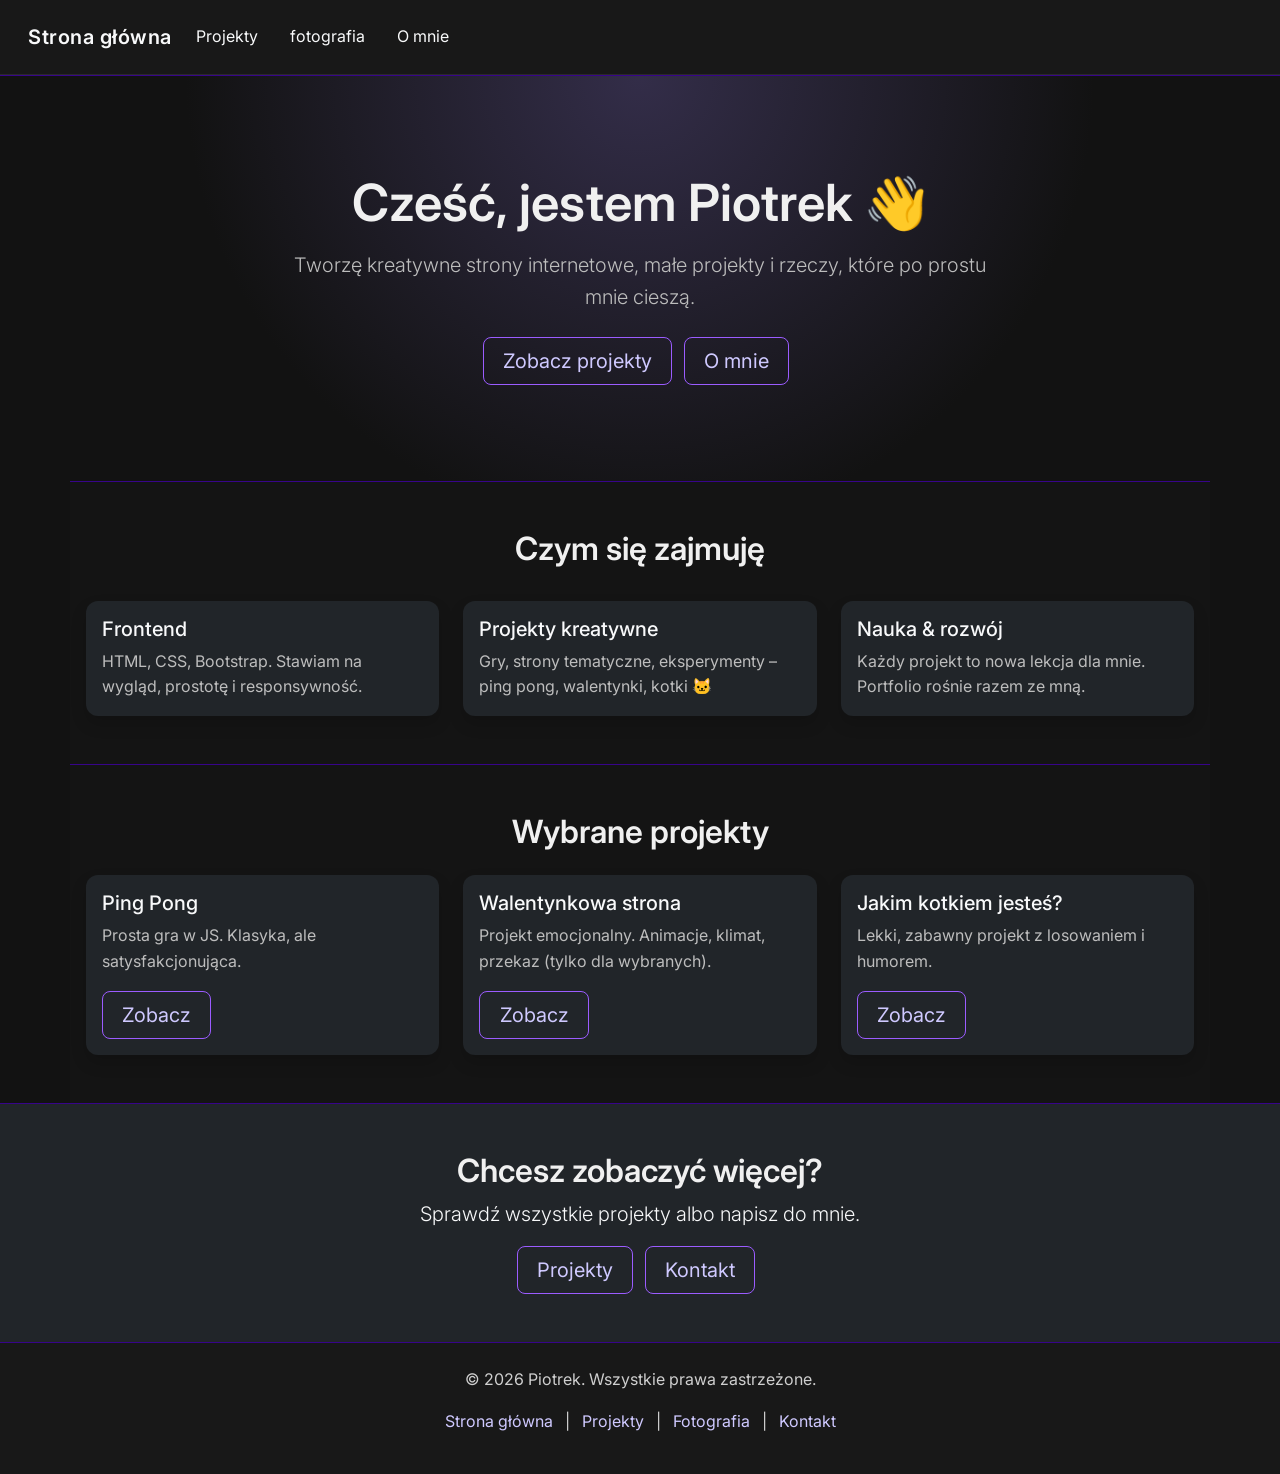
==== index.html @ 80454e41 "Add files via upload" ====
<!doctype html>
<html lang="en">
	<head>
		<meta charset="utf-8" />
		<meta name="viewport" content="width=device-width, initial-scale=1" />
		<title>Bootstrap demo</title>
		<link
			href="https://cdn.jsdelivr.net/npm/bootstrap@5.2.1/dist/css/bootstrap.min.css"
			rel="stylesheet"
		/>

		<link rel="preconnect" href="https://fonts.googleapis.com" />
		<link rel="preconnect" href="https://fonts.gstatic.com" crossorigin />
		<link
			href="https://fonts.googleapis.com/css2?family=Inter:wght@300;400;500;600&display=swap"
			rel="stylesheet"
		/>

		<link rel="stylesheet" href="style.css" />
	</head>
	<body>
		<!-- Nagłówek -->
		<nav class="navbar navbar-expand-lg navbar-dark bg-dark p-3">
			<div class="container-fluid">
				<a class="navbar-brand text-light" href="index.html">Strona główna</a>
				<button
					class="navbar-toggler"
					type="button"
					data-bs-toggle="collapse"
					data-bs-target="#navbarNavAltMarkup"
					aria-controls="navbarNavAltMarkup"
					aria-expanded="false"
					aria-label="Toggle navigation"
				>
					<span class="navbar-toggler-icon"></span>
				</button>
				<div class="collapse navbar-collapse" id="navbarNavAltMarkup">
					<div class="navbar-nav">
						<a class="nav-link text-light" href="projekty.html">Projekty</a>
						<a class="nav-link text-light" href="fotografia.html">fotografia</a>
						<a class="nav-link text-light" href="kontakt.html">O mnie</a>
					</div>
				</div>
			</div>
		</nav>
		<!-- Nagłówek -->
		<!-- HERO -->
		<section
			class="section section-dark section-border hero text-center container-fluid py-5 text-center bg-dark text-light"
		>
			<div class="fade-in container py-5">
				<h1 class="display-4 fw-semibold">Cześć, jestem Piotrek 👋</h1>
				<p class="lead mt-3">
					Tworzę kreatywne strony internetowe, małe projekty i rzeczy, które po
					prostu mnie cieszą.
				</p>
				<div class="fade-in mt-4">
					<a
						href="projekty.html"
						class="btn btn-outline-purple btn btn-outline-light btn-lg me-2"
					>
						Zobacz projekty
					</a>
					<a
						href="kontakt.html"
						class="btn btn-outline-purple btn btn-outline-light btn-lg me-2"
					>
						O mnie
					</a>
				</div>
			</div>
		</section>

		<!-- CO ROBIĘ -->
		<section class="section section-dark section-border container py-5">
			<div class="row fade-in text-center mb-4">
				<h2 class="fw-semibold">Czym się zajmuję</h2>
			</div>

			<div class="fade-in row g-4">
				<div class="col-md-4">
					<div class="card h-100 bg-dark text-light border-0 shadow">
						<div class="card-body">
							<h5 class="card-title">Frontend</h5>
							<p class="card-text">
								HTML, CSS, Bootstrap. Stawiam na wygląd, prostotę i responsywność.
							</p>
						</div>
					</div>
				</div>

				<div class="col-md-4">
					<div class="card h-100 bg-dark text-light border-0 shadow">
						<div class="card-body">
							<h5 class="card-title">Projekty kreatywne</h5>
							<p class="card-text">
								Gry, strony tematyczne, eksperymenty – ping pong, walentynki,
								kotki 🐱
							</p>
						</div>
					</div>
				</div>

				<div class="col-md-4">
					<div class="card h-100 bg-dark text-light border-0 shadow">
						<div class="card-body">
							<h5 class="card-title">Nauka & rozwój</h5>
							<p class="card-text">
								Każdy projekt to nowa lekcja dla mnie. Portfolio rośnie razem ze mną.
							</p>
						</div>
					</div>
				</div>
			</div>
		</section>

		<!-- PROJEKTY -->
		<section class="section section-dark section-border container py-5">
			<h2 class="fade-in text-center fw-semibold mb-4">Wybrane projekty</h2>

			<div class="fade-in row g-4">
				<div class="col-md-4">
					<div class="card h-100 bg-dark text-light border-0 shadow">
						<div class="card-body">
							<h5 class="card-title">Ping Pong</h5>
							<p class="card-text">
								Prosta gra w JS. Klasyka, ale satysfakcjonująca.
							</p>
							<a
								href="pong.html"
								class="btn btn-outline-purple btn btn-outline-light btn-lg me-2"
							>
								Zobacz
							</a>
						</div>
					</div>
				</div>

				<div class="col-md-4">
					<div class="card h-100 bg-dark text-light border-0 shadow">
						<div class="card-body">
							<h5 class="card-title">Walentynkowa strona</h5>
							<p class="card-text">
								Projekt emocjonalny. Animacje, klimat, przekaz (tylko dla wybranych).
							</p>
							<a
								href="#"
								class="btn btn-outline-purple btn btn-outline-light btn-lg me-2"
							>
								Zobacz
							</a>
						</div>
					</div>
				</div>

				<div class="col-md-4">
					<div class="card h-100 bg-dark text-light border-0 shadow">
						<div class="card-body">
							<h5 class="card-title">Jakim kotkiem jesteś?</h5>
							<p class="card-text">
								Lekki, zabawny projekt z losowaniem i humorem.
							</p>
							<a
								href="kotkilosowanie.html"
								class="btn btn-outline-purple btn btn-outline-light btn-lg me-2"
							>
								Zobacz
							</a>
						</div>
					</div>
				</div>
			</div>
		</section>

		<!-- CTA -->
		<section
			class="section section-dark section-border container-fluid py-5 bg-dark text-light text-center"
		>
			<h2 class="fw-semibold">Chcesz zobaczyć więcej?</h2>
			<p class="lead mt-2">Sprawdź wszystkie projekty albo napisz do mnie.</p>
			<div class="mt-3">
				<a
					href="projekty.html"
					class="btn btn-outline-purple btn btn-outline-light btn-lg me-2"
				>
					Projekty
				</a>
				<a
					href="kontakt.html"
					class="btn btn-outline-purple btn btn-outline-light btn-lg me-2"
				>
					Kontakt
				</a>
			</div>
		</section>
		<!-- FOOTER -->
		<footer>
			<p>© 2026 Piotrek. Wszystkie prawa zastrzeżone.</p>
			<p>
				<a href="index.html">Strona główna</a> |
				<a href="projekty.html">Projekty</a> |
				<a href="fotografia.html">Fotografia</a> |
				<a href="kontakt.html">Kontakt</a>
			</p>
		</footer>

		<script
			src="https://cdn.jsdelivr.net/npm/bootstrap@5.2.1/dist/js/bootstrap.bundle.min.js"
			integrity="sha384-u1OknCvxWvY5kfmNBILK2hRnQC3Pr17a+RTT6rIHI7NnikvbZlHgTPOOmMi466C8"
			crossorigin="anonymous"
		></script>
	</body>
</html>
---- style.css ----
/* ===== RESET / BAZA ===== */
* {
  box-sizing: border-box;
}

body {
  display: flex;
  flex-direction: column;
  min-height: 100vh; /* pełna wysokość ekranu */
  margin: 0;
  font-family: 'Inter', sans-serif;
  background-color: #121212; /* bardzo ciemna szarość */
  color: #e0e0e0; /* jasny szary zamiast białego */
  line-height: 1.6;
}

/* ===== NAVBAR ===== */
.navbar {
  background-color: #181818 !important;
  border-bottom: 1px solid #2a2a2a;
}

.navbar-brand {
  font-weight: 600;
  letter-spacing: 0.5px;
}

.navbar-nav .nav-link {
  color: #cfcfcf;
  margin-right: 1rem;
  transition: color 0.2s ease;
}

.navbar-nav .nav-link:hover {
  color: #9b5cff; /* subtelny fiolet */
}

/* ===== KARTY ===== */
.card {
  background-color: #1c1c1c;
  border: 1px solid #2a2a2a;
  border-radius: 12px;
  color: #e0e0e0;
  transition: transform 0.2s ease, box-shadow 0.2s ease;
}

.card:hover {
  transform: translateY(-4px);
  box-shadow: 0 10px 30px rgba(155, 92, 255, 0.15);
}

.card-title {
  font-weight: 500;
}

.card-text {
  color: #bdbdbd;
}

/* ===== PRZYCISKI ===== */
.btn-primary {
  background-color: #9b5cff;
  border: none;
  border-radius: 8px;
  padding: 0.5rem 1.2rem;
  font-weight: 500;
  transition: background-color 0.2s ease, transform 0.1s ease;
}

.btn-primary:hover {
  background-color: #b084ff;
  transform: translateY(-1px);
}

/* ===== LINKI ===== */
a {
  text-decoration: none;
}

a:hover {
  text-decoration: none;
}

/* ===== SEKCJE ===== */
.section {
  padding: 4rem 1rem;
}

/* ===== TEKST ===== */
h1, h2, h3, h4, h5 {
  font-weight: 600;
  color: #f0f0f0;
}

p {
  max-width: 700px;
}

/* ===== FOTOGRAFIA (na przyszłość) ===== */
.photo-grid img {
  border-radius: 12px;
  transition: transform 0.2s ease, box-shadow 0.2s ease;
}

.photo-grid img:hover {
  transform: scale(1.03);
  box-shadow: 0 10px 30px rgba(0, 0, 0, 0.6);
}

.back-button {
  position: fixed;
  top: 20px;
  left: 20px;
  z-index: 1000;
}

.back-button button {
  background: transparent;
  border: 1px solid #7c5cff;
  color: #cfc9ff;
  padding: 8px 14px;
  border-radius: 8px;
  font-family: 'Inter', sans-serif;
  transition: all 0.2s ease;
}

.back-button button:hover {
  background: #7c5cff;
  color: #111;
}

/* ===== HERO ===== */
.hero {
  background: radial-gradient(
    circle at top,
    rgba(155, 92, 255, 0.15),
    #121212 60%
  );
  padding: 6rem 1rem;
}

.hero h1 {
  font-size: clamp(2.2rem, 5vw, 3.2rem);
}

.hero p {
  color: #bdbdbd;
}

/* ===== SEKCJE – DELIKATNY PODZIAŁ ===== */
.section-dark {
  background-color: #141414;
}

.section-border {
  border-top: 1px solid #37048a;
}

/* ===== BUTTON OUTLINE FIOLET ===== */
.btn-outline-purple {
  border: 1px solid #9b5cff;
  color: #cfc9ff;
  border-radius: 8px;
  padding: 0.5rem 1.2rem;
  transition: all 0.2s ease;
}

.btn-outline-purple:hover {
  background-color: #9b5cff;
  color: #111;
}

/* ===== AKCENTY TEKSTOWE ===== */
.text-purple {
  color: #9b5cff;
}

.muted {
  color: #9a9a9a;
}

/* ===== FADE-IN ===== */
.fade-in {
  animation: fadeIn 0.8s ease forwards;
}

@keyframes fadeIn {
  from {
    opacity: 0;
    transform: translateY(10px);
  }
  to {
    opacity: 1;
    transform: translateY(0);
  }
}
/* ===== LINKI PORTFOLIO ===== */
.project-link {
  color: #cfc9ff;
  font-weight: 500;
  position: relative;
}

.project-link::after {
  content: "";
  position: absolute;
  left: 0;
  bottom: -2px;
  width: 0;
  height: 1px;
  background: #9b5cff;
  transition: width 0.2s ease;
}

.project-link:hover::after {
  width: 100%;
}

/* ===== KARTY – PREMIUM FEEL ===== */
.card {
  position: relative;
  overflow: hidden;
}

.card::after {
  pointer-events: none;
  content: "";
  position: absolute;
  inset: 0;
  background: linear-gradient(
    120deg,
    transparent,
    rgba(155, 92, 255, 0.08),
    transparent
  );
  opacity: 0;
  transition: opacity 0.3s ease;
}

.card:hover::after {
  opacity: 1;
}

p {
  max-width: 700px;
  margin-left: auto;
  margin-right: auto;
}
.photo-grid img {
  border-radius: 12px;
  transition: transform 0.2s ease, box-shadow 0.2s ease;
  cursor: pointer;
}
.photo-grid img:hover {
  box-shadow: 0 10px 30px rgba(155, 92, 255, 0.25);
}
.modal-content {
  background-color: #121212;
}
.btn {
  position: relative;
  z-index: 2;
}
/* wszystkie miniatury tej samej wielkości */
.thumb {
  width: 100%;           /* zajmuje cały kontener kolumny */
  height: 300px;         /* wysokość miniatury */
  object-fit: cover;     /* przycina zdjęcie proporcjonalnie, żeby wypełnić box */
  border-radius: 12px;
  cursor: pointer;
  transition: transform 0.2s ease, box-shadow 0.2s ease;
}

.thumb:hover {
  transform: scale(1.03);
  box-shadow: 0 10px 30px rgba(155, 92, 255, 0.25);
}
/* FOOTER */
    footer {
      text-align: center;
      margin-top: auto;
      background-color: #181818;
      border-top: 1px solid #37048a;
      padding: 1.5rem 0;
      color: #cfcfcf;
      width: 100%;
    }

    footer a {
      color: #cfc9ff;
      margin: 0 0.5rem;
      text-decoration: none;
    }
    footer a:hover { text-decoration: underline; }
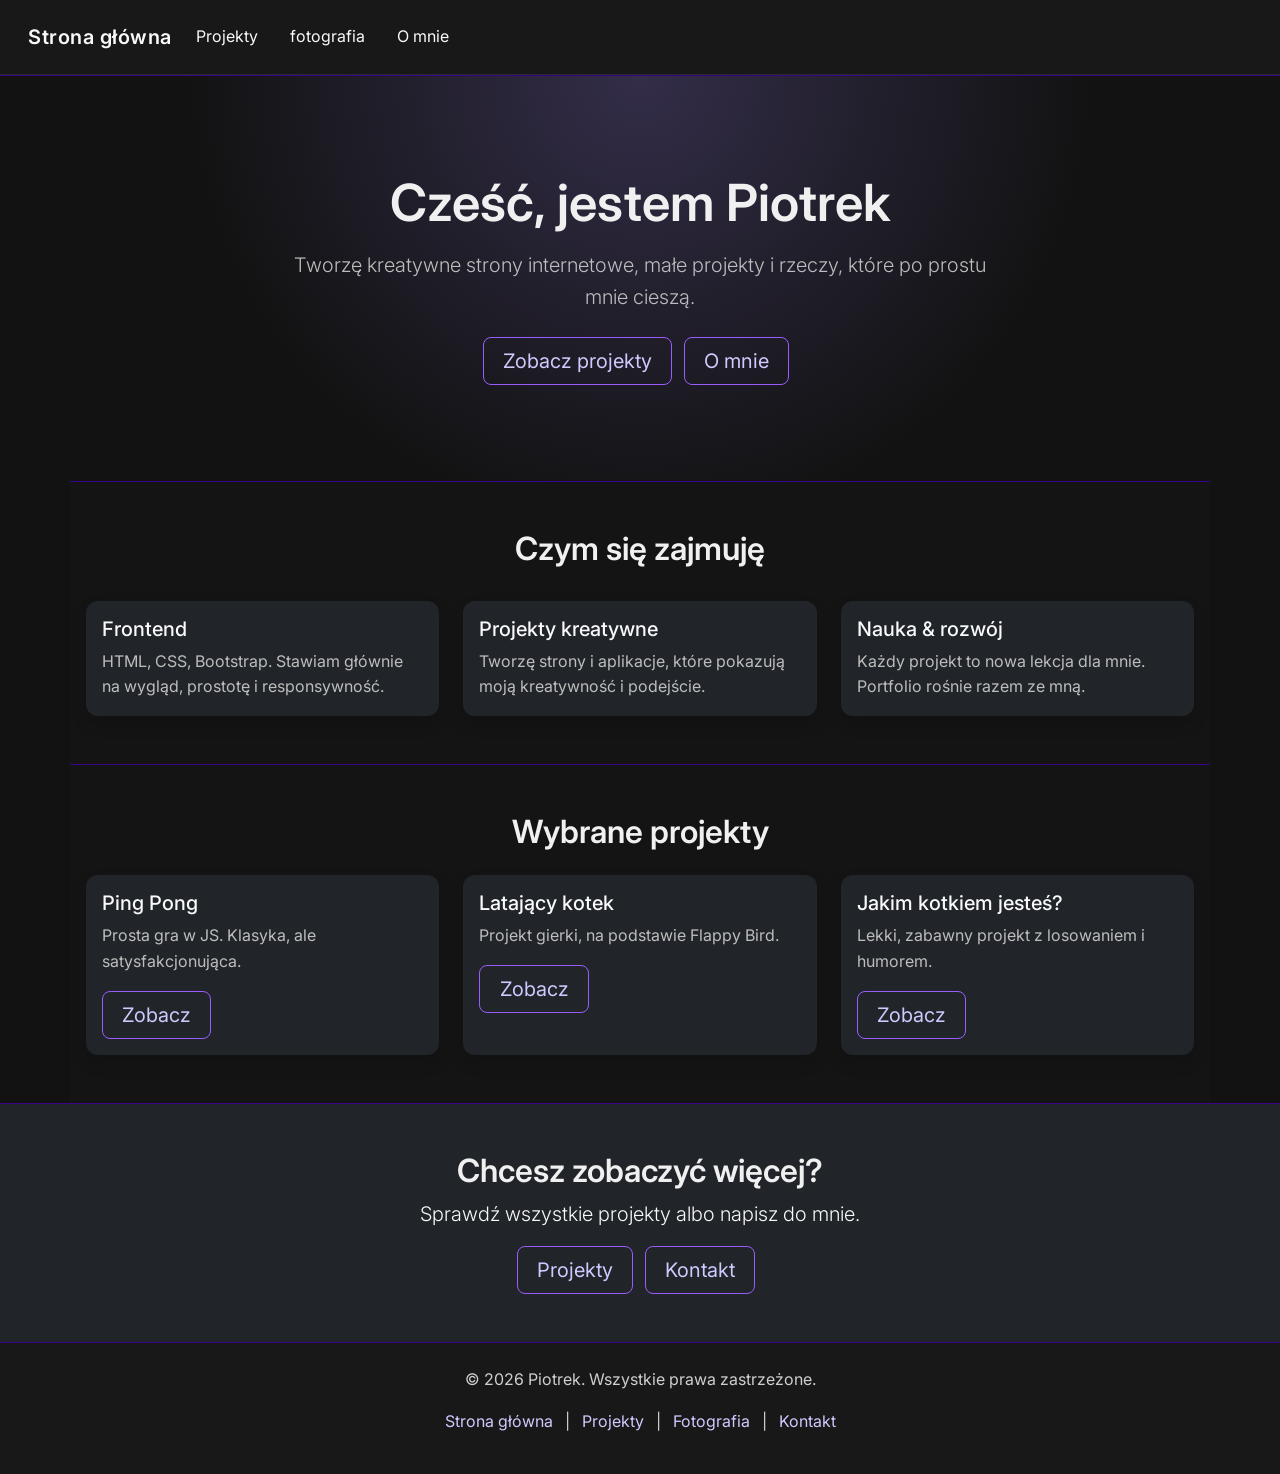
==== commit 5d638cae: "Add files via upload" ====
--- a/index.html
+++ b/index.html
@@ -3,7 +3,7 @@
 	<head>
 		<meta charset="utf-8" />
 		<meta name="viewport" content="width=device-width, initial-scale=1" />
-		<title>Bootstrap demo</title>
+		<title>Strona Główna</title>
 		<link
 			href="https://cdn.jsdelivr.net/npm/bootstrap@5.2.1/dist/css/bootstrap.min.css"
 			rel="stylesheet"
@@ -49,7 +49,7 @@
 			class="section section-dark section-border hero text-center container-fluid py-5 text-center bg-dark text-light"
 		>
 			<div class="fade-in container py-5">
-				<h1 class="display-4 fw-semibold">Cześć, jestem Piotrek 👋</h1>
+				<h1 class="display-4 fw-semibold">Cześć, jestem Piotrek</h1>
 				<p class="lead mt-3">
 					Tworzę kreatywne strony internetowe, małe projekty i rzeczy, które po
 					prostu mnie cieszą.
@@ -83,7 +83,8 @@
 						<div class="card-body">
 							<h5 class="card-title">Frontend</h5>
 							<p class="card-text">
-								HTML, CSS, Bootstrap. Stawiam na wygląd, prostotę i responsywność.
+								HTML, CSS, Bootstrap. Stawiam głównie na wygląd, prostotę i
+								responsywność.
 							</p>
 						</div>
 					</div>
@@ -94,8 +95,8 @@
 						<div class="card-body">
 							<h5 class="card-title">Projekty kreatywne</h5>
 							<p class="card-text">
-								Gry, strony tematyczne, eksperymenty – ping pong, walentynki,
-								kotki 🐱
+								Tworzę strony i aplikacje, które pokazują moją kreatywność i
+								podejście.
 							</p>
 						</div>
 					</div>
@@ -106,7 +107,8 @@
 						<div class="card-body">
 							<h5 class="card-title">Nauka & rozwój</h5>
 							<p class="card-text">
-								Każdy projekt to nowa lekcja dla mnie. Portfolio rośnie razem ze mną.
+								Każdy projekt to nowa lekcja dla mnie. Portfolio rośnie razem ze
+								mną.
 							</p>
 						</div>
 					</div>
@@ -139,12 +141,10 @@
 				<div class="col-md-4">
 					<div class="card h-100 bg-dark text-light border-0 shadow">
 						<div class="card-body">
-							<h5 class="card-title">Walentynkowa strona</h5>
-							<p class="card-text">
-								Projekt emocjonalny. Animacje, klimat, przekaz (tylko dla wybranych).
-							</p>
+							<h5 class="card-title">Latający kotek</h5>
+							<p class="card-text">Projekt gierki, na podstawie Flappy Bird.</p>
 							<a
-								href="#"
+								href="flying.html"
 								class="btn btn-outline-purple btn btn-outline-light btn-lg me-2"
 							>
 								Zobacz
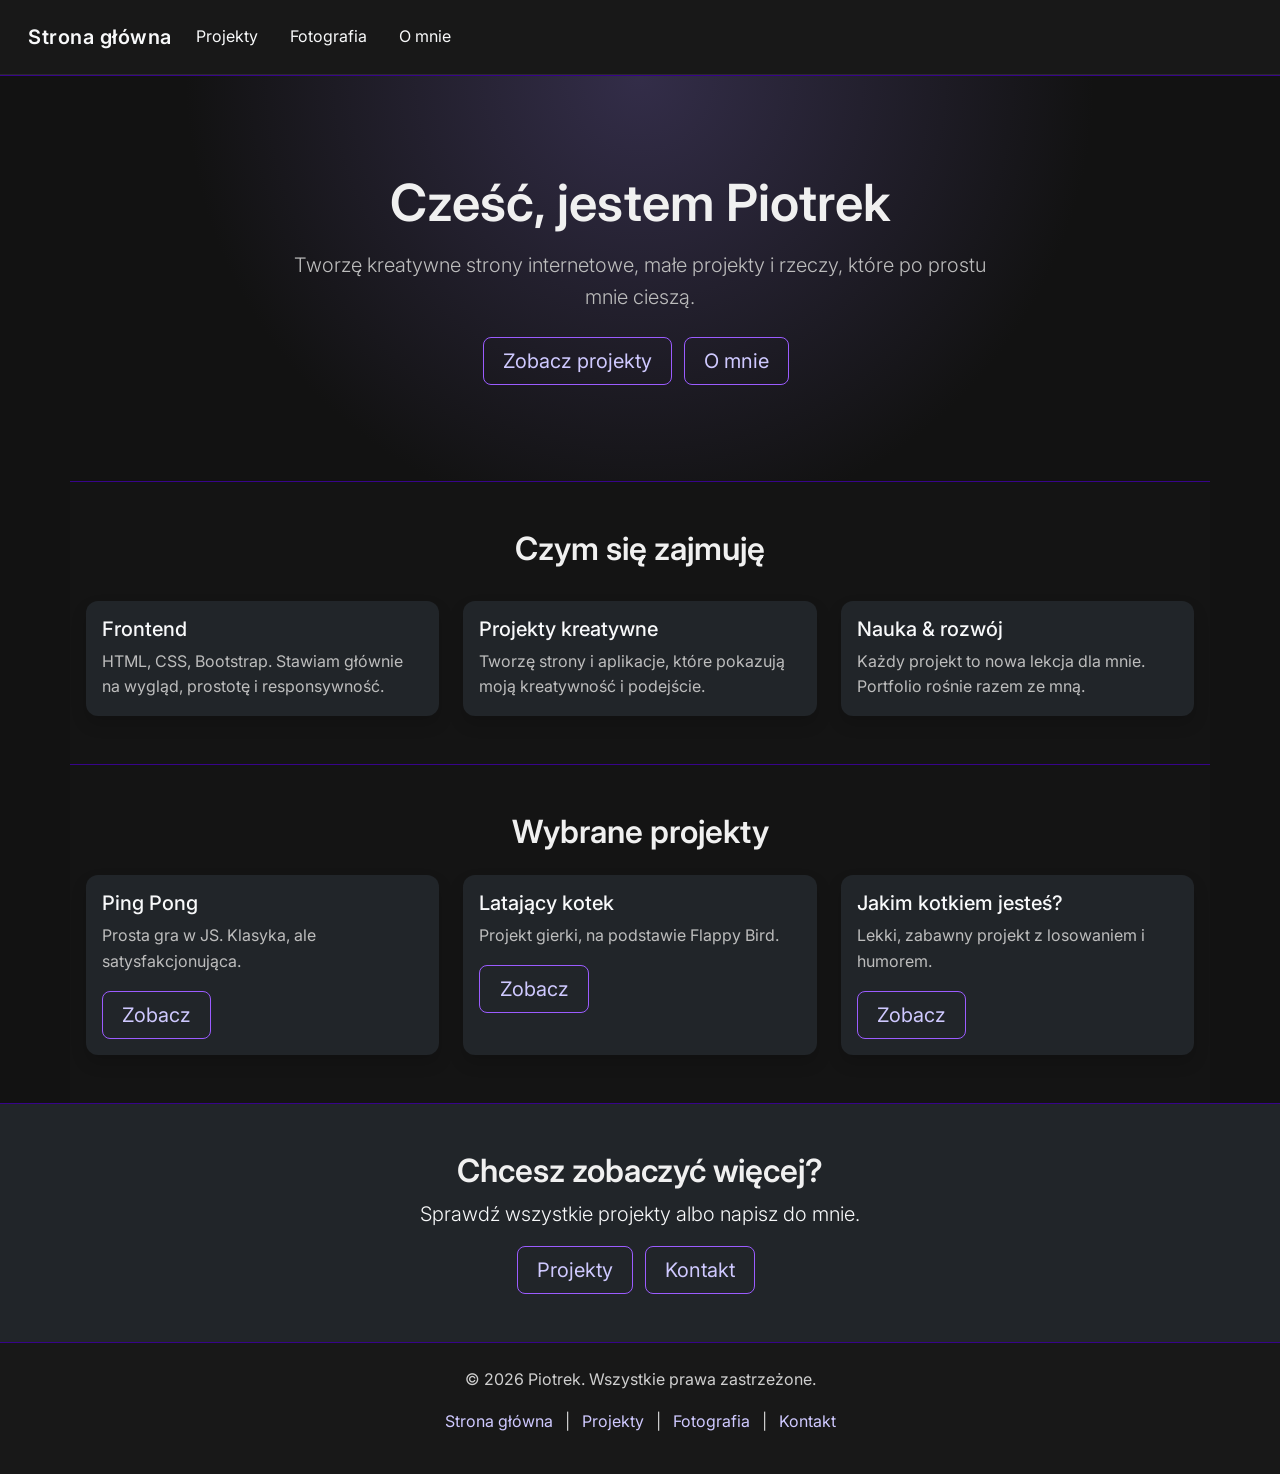
==== commit 078c7001: "Add files via upload" ====
--- a/index.html
+++ b/index.html
@@ -37,7 +37,7 @@
 				<div class="collapse navbar-collapse" id="navbarNavAltMarkup">
 					<div class="navbar-nav">
 						<a class="nav-link text-light" href="projekty.html">Projekty</a>
-						<a class="nav-link text-light" href="fotografia.html">fotografia</a>
+						<a class="nav-link text-light" href="fotografia.html">Fotografia</a>
 						<a class="nav-link text-light" href="kontakt.html">O mnie</a>
 					</div>
 				</div>
